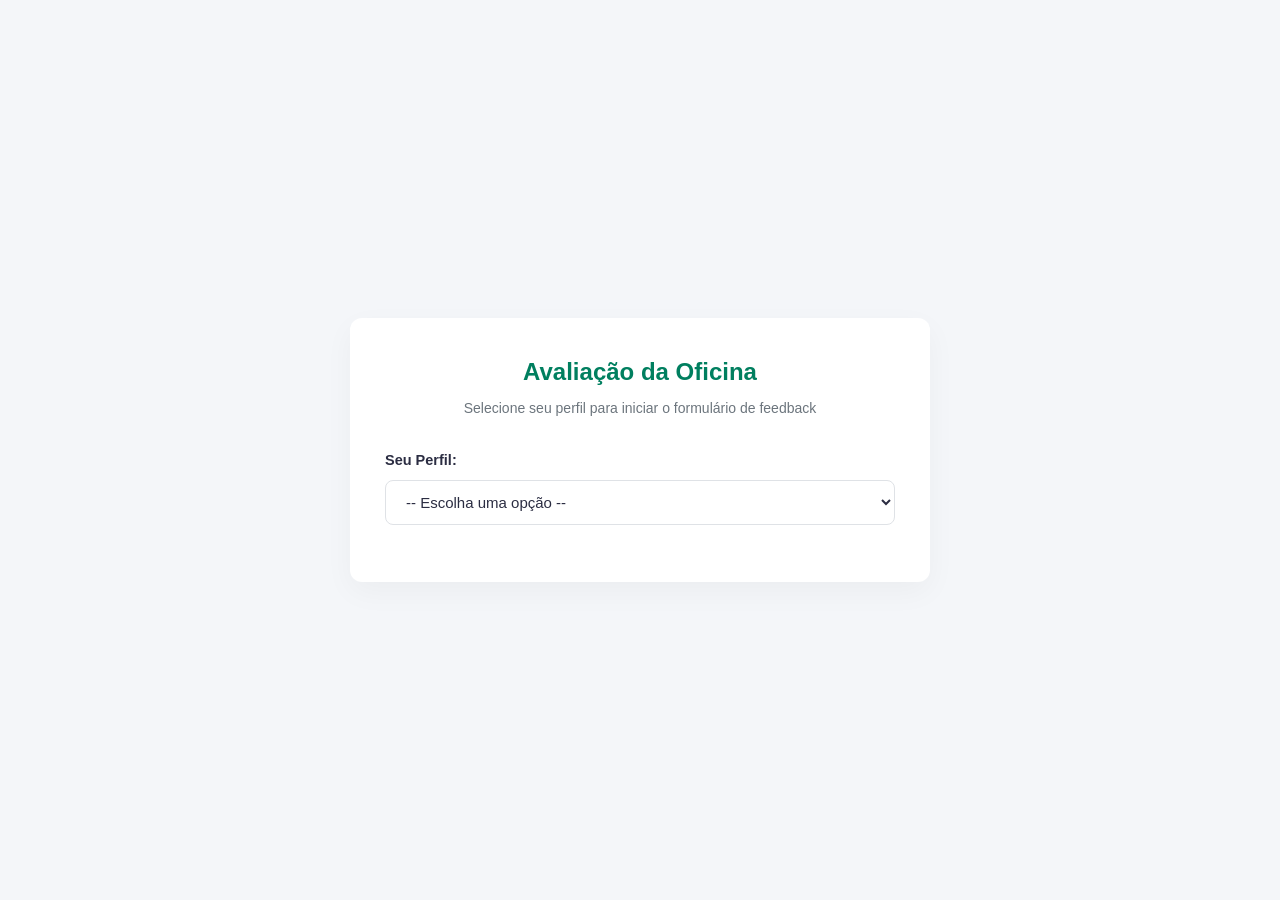
==== index.html @ 71095a76 "Initial commit" ====
<!DOCTYPE html>
<html lang="pt-BR">
<head>
    <meta charset="UTF-8">
    <meta name="viewport" content="width=device-width, initial-scale=1.0">
    <title>Avaliação de Oficinas - Vale</title>
    <link rel="stylesheet" href="style.css">
</head>
<body>
    <div class="container">
        <header>
            <h2>Avaliação da Oficina</h2>
            <p>Selecione seu perfil para iniciar o formulário de feedback</p>
        </header>
        
        <div class="form-group animate-fade">
            <label for="perfil">Seu Perfil:</label>
            <select id="perfil">
                <option value="" disabled selected>-- Escolha uma opção --</option>
                <option value="Professor">Professor</option>
                <option value="Aluno">Aluno</option>
            </select>
        </div>

        <form id="form-avaliacao" class="hidden">
            <div id="area-perguntas"></div>
            <button type="submit" id="btn-enviar">Enviar Respostas</button>
        </form>
        
        <div id="mensagem-sucesso" class="hidden text-center animate-fade">
            <div class="icon-success">✓</div>
            <h3>Obrigado!</h3>
            <p>Suas respostas foram gravadas com sucesso no sistema gerencial.</p>
            <button id="btn-reiniciar">Responder Novamente</button>
        </div>
    </div>
    <script src="script.js"></script>
</body>
</html>
---- style.css ----
:root {
    --primary-color: #007f5f;
    --primary-hover: #00644a;
    --bg-color: #f4f6f9;
    --card-bg: #ffffff;
    --text-color: #2b2d42;
    --text-muted: #6c757d;
    --border-color: #dfe2e6;
    --success-color: #2a9d8f;
    --focus-shadow: rgba(0, 127, 95, 0.15);
}

* {
    box-sizing: border-box;
    margin: 0;
    padding: 0;
}

body {
    font-family: 'Segoe UI', Tahoma, Geneva, Verdana, sans-serif;
    background-color: var(--bg-color);
    color: var(--text-color);
    line-height: 1.6;
    display: flex;
    justify-content: center;
    align-items: center;
    min-height: 100vh;
    padding: 20px;
}

.container {
    background: var(--card-bg);
    width: 100%;
    max-width: 580px;
    padding: 35px;
    border-radius: 12px;
    box-shadow: 0 10px 30px rgba(0, 0, 0, 0.04);
}

header {
    text-align: center;
    margin-bottom: 30px;
}

header h2 {
    color: var(--primary-color);
    font-size: 24px;
    font-weight: 700;
    margin-bottom: 6px;
}

header p {
    color: var(--text-muted);
    font-size: 14px;
}

.form-group {
    margin-bottom: 22px;
}

label {
    display: block;
    font-weight: 600;
    margin-bottom: 8px;
    font-size: 14.5px;
}

select, input[type="text"], textarea {
    width: 100%;
    padding: 12px 16px;
    border: 1px solid var(--border-color);
    border-radius: 8px;
    font-size: 15px;
    color: var(--text-color);
    background-color: #ffffff;
    transition: border-color 0.2s, box-shadow 0.2s;
}

select:focus, input[type="text"]:focus, textarea:focus {
    outline: none;
    border-color: var(--primary-color);
    box-shadow: 0 0 0 3px var(--focus-shadow);
}

textarea {
    resize: vertical;
    min-height: 110px;
}

button {
    width: 100%;
    padding: 14px;
    background-color: var(--primary-color);
    color: #ffffff;
    border: none;
    border-radius: 8px;
    font-size: 16px;
    font-weight: 600;
    cursor: pointer;
    transition: background-color 0.2s, transform 0.1s;
}

button:hover {
    background-color: var(--primary-hover);
}

button:active {
    transform: scale(0.99);
}

button:disabled {
    background-color: var(--text-muted);
    cursor: not-allowed;
}

.hidden {
    display: none !important;
}

.text-center {
    text-align: center;
}

.icon-success {
    font-size: 48px;
    color: var(--success-color);
    margin-bottom: 15px;
}

#mensagem-sucesso h3 {
    color: var(--text-color);
    font-size: 22px;
    margin-bottom: 8px;
}

#mensagem-sucesso p {
    color: var(--text-muted);
    margin-bottom: 25px;
}

#btn-reiniciar {
    background-color: #6c757d;
}
#btn-reiniciar:hover {
    background-color: #5a6268;
}

/* Animação Simples */
.animate-fade {
    animation: fadeIn 0.4s ease-in-out;
}

@keyframes fadeIn {
    from { opacity: 0; transform: translateY(8px); }
    to { opacity: 1; transform: translateY(0); }
}
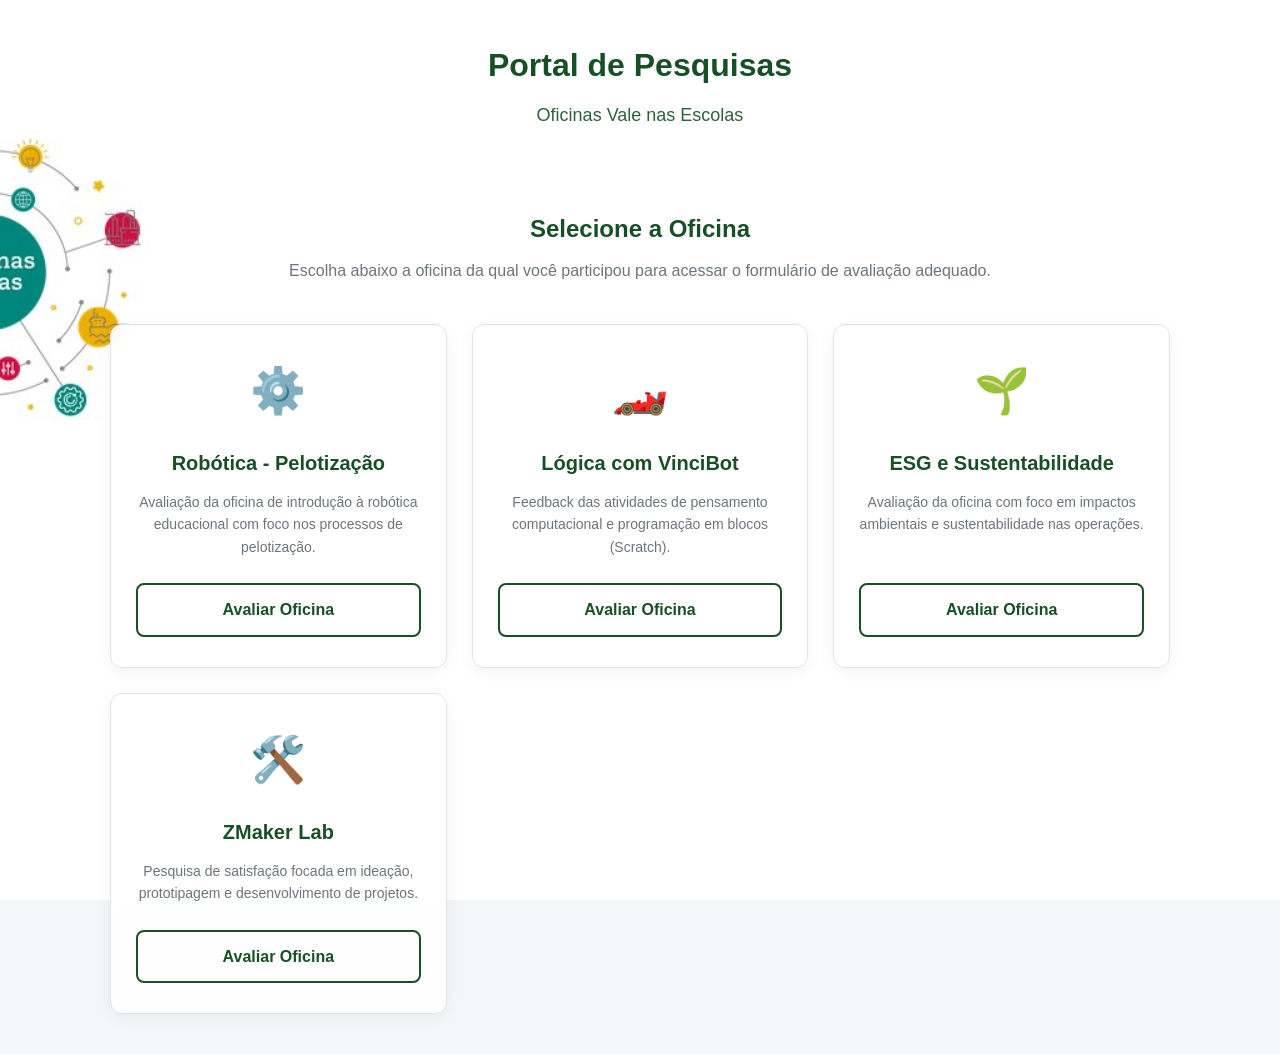
==== commit d9b5cd39: "implementação Implementação do site de pesquisas vale." ====
--- a/index.html
+++ b/index.html
@@ -3,37 +3,28 @@
 <head>
     <meta charset="UTF-8">
     <meta name="viewport" content="width=device-width, initial-scale=1.0">
-    <title>Avaliação de Oficinas - Vale</title>
+    <title>Portal de Pesquisas das Oficinas Vale nas Escolas</title>
     <link rel="stylesheet" href="style.css">
 </head>
 <body>
-    <div class="container">
-        <header>
-            <h2>Avaliação da Oficina</h2>
-            <p>Selecione seu perfil para iniciar o formulário de feedback</p>
-        </header>
-        
-        <div class="form-group animate-fade">
-            <label for="perfil">Seu Perfil:</label>
-            <select id="perfil">
-                <option value="" disabled selected>-- Escolha uma opção --</option>
-                <option value="Professor">Professor</option>
-                <option value="Aluno">Aluno</option>
-            </select>
+    <header class="portal-header">
+        <div class="header-content">
+            <h1>Portal de Pesquisas</h1>
+            <p>Oficinas Vale nas Escolas</p>
+        </div>
+    </header>
+
+    <main class="container">
+        <div class="portal-intro animate-fade">
+            <h2>Selecione a Oficina</h2>
+            <p>Escolha abaixo a oficina da qual você participou para acessar o formulário de avaliação adequado.</p>
         </div>
 
-        <form id="form-avaliacao" class="hidden">
-            <div id="area-perguntas"></div>
-            <button type="submit" id="btn-enviar">Enviar Respostas</button>
-        </form>
-        
-        <div id="mensagem-sucesso" class="hidden text-center animate-fade">
-            <div class="icon-success">✓</div>
-            <h3>Obrigado!</h3>
-            <p>Suas respostas foram gravadas com sucesso no sistema gerencial.</p>
-            <button id="btn-reiniciar">Responder Novamente</button>
+        <div id="cards-container" class="cards-grid">
+            <!-- Os cards serão gerados dinamicamente via JavaScript -->
         </div>
-    </div>
+    </main>
+
     <script src="script.js"></script>
 </body>
-</html>
+</html>
--- a/style.css
+++ b/style.css
@@ -1,13 +1,11 @@
 :root {
-    --primary-color: #007f5f;
+    --primary-color: #185026; /* Verde Vale */
     --primary-hover: #00644a;
     --bg-color: #f4f6f9;
     --card-bg: #ffffff;
     --text-color: #2b2d42;
     --text-muted: #6c757d;
     --border-color: #dfe2e6;
-    --success-color: #2a9d8f;
-    --focus-shadow: rgba(0, 127, 95, 0.15);
 }
 
 * {
@@ -19,53 +17,79 @@
 body {
     font-family: 'Segoe UI', Tahoma, Geneva, Verdana, sans-serif;
     background-color: var(--bg-color);
+    background-image: url('/imagens/fundo.jpg');
+    background-size: cover;          /* Faz a imagem cobrir toda a tela */
+    background-position: center;     /* Centraliza a imagem */
+    background-repeat: no-repeat;    /* Evita que a imagem se repita */
+    background-attachment: fixed;    /* Faz a imagem ficar parada ao rolar o scroll */
     color: var(--text-color);
     line-height: 1.6;
     display: flex;
-    justify-content: center;
+    flex-direction: column;
     align-items: center;
     min-height: 100vh;
-    padding: 20px;
-}
-
+}
+
+/* Cabeçalho do Portal */
+.portal-header {
+    background-color: transparent;
+    color: var(--primary-color);
+    width: 100%;
+    padding: 40px 20px;
+    text-align: center;
+    box-shadow: none;
+    margin-bottom: 40px;
+}
+
+.portal-header h1 {
+    color: var(--primary-color);
+    font-size: 32px;
+    font-weight: 700;
+    margin-bottom: 10px;
+}
+
+.portal-header p {
+    color: var(--primary-color);
+    font-size: 18px;
+    opacity: 0.9;
+    font-weight: 300;
+}
+
+/* Área Principal */
 .container {
-    background: var(--card-bg);
     width: 100%;
-    max-width: 580px;
-    padding: 35px;
-    border-radius: 12px;
-    box-shadow: 0 10px 30px rgba(0, 0, 0, 0.04);
-}
-
-header {
-    text-align: center;
+    max-width: 1100px;
+    padding: 0 20px 40px 20px;
+}
+
+.portal-intro {
+    text-align: center;
+    margin-bottom: 40px;
+}
+
+.portal-intro h2 {
+    color: var(--primary-color);
+    margin-bottom: 10px;
+    font-size: 24px;
+}
+
+.portal-intro p {
+    color: var(--text-muted);
+}
+
+/* Formulários e Inputs Gerais */
+.form-group {
     margin-bottom: 30px;
-}
-
-header h2 {
-    color: var(--primary-color);
-    font-size: 24px;
-    font-weight: 700;
-    margin-bottom: 6px;
-}
-
-header p {
-    color: var(--text-muted);
-    font-size: 14px;
-}
-
-.form-group {
-    margin-bottom: 22px;
 }
 
 label {
     display: block;
     font-weight: 600;
-    margin-bottom: 8px;
-    font-size: 14.5px;
-}
-
-select, input[type="text"], textarea {
+    margin-bottom: 12px;
+    font-size: 15px;
+}
+
+input[type="text"], textarea {
     width: 100%;
     padding: 12px 16px;
     border: 1px solid var(--border-color);
@@ -76,10 +100,10 @@
     transition: border-color 0.2s, box-shadow 0.2s;
 }
 
-select:focus, input[type="text"]:focus, textarea:focus {
+input[type="text"]:focus, textarea:focus {
     outline: none;
     border-color: var(--primary-color);
-    box-shadow: 0 0 0 3px var(--focus-shadow);
+    box-shadow: 0 0 0 3px rgba(0, 127, 95, 0.15);
 }
 
 textarea {
@@ -87,9 +111,134 @@
     min-height: 110px;
 }
 
+/* --- NOVOS ESTILOS PARA CAIXINHAS DE SELEÇÃO (RADIOS) --- */
+.radio-container {
+    display: flex;
+    flex-direction: column;
+    gap: 10px;
+}
+
+.radio-option {
+    display: flex;
+    align-items: center;
+    padding: 12px 16px;
+    border: 1px solid var(--border-color);
+    border-radius: 8px;
+    cursor: pointer;
+    background-color: #fff;
+    transition: all 0.2s ease;
+    font-weight: 400;
+    margin-bottom: 0;
+}
+
+.radio-option:hover {
+    border-color: var(--primary-color);
+    background-color: #f8fbf9;
+}
+
+.radio-option input[type="radio"] {
+    margin-right: 12px;
+    width: 18px;
+    height: 18px;
+    accent-color: var(--primary-color);
+    cursor: pointer;
+}
+
+/* --- NOVOS ESTILOS GRÁFICOS: ESCALA DE 1 A 10 --- */
+.escala-container {
+    display: flex;
+    flex-wrap: wrap;
+    gap: 8px;
+}
+
+.escala-option {
+    flex: 1 1 0;
+    min-width: 40px;
+    margin-bottom: 0;
+}
+
+.escala-option input[type="radio"] {
+    display: none; /* Esconde o radio button padrão */
+}
+
+.escala-option span {
+    display: flex;
+    justify-content: center;
+    align-items: center;
+    height: 50px;
+    border: 1px solid var(--border-color);
+    border-radius: 8px;
+    cursor: pointer;
+    font-weight: 600;
+    color: var(--text-muted);
+    background-color: #fff;
+    transition: all 0.2s ease;
+    font-size: 16px;
+}
+
+/* Efeito ao passar o mouse na escala */
+.escala-option:hover span {
+    border-color: var(--primary-color);
+    background-color: #e6f2ef;
+    color: var(--primary-color);
+}
+
+/* Efeito quando selecionado na escala */
+.escala-option input[type="radio"]:checked + span {
+    background-color: var(--primary-color);
+    color: white;
+    border-color: var(--primary-color);
+    box-shadow: 0 4px 10px rgba(0, 127, 95, 0.3);
+    transform: translateY(-3px);
+}
+
+/* --- ESTILOS DO SELETOR DE PERFIL INICIAL --- */
+.profile-selector {
+    background: #fff;
+    padding: 25px;
+    border-radius: 12px;
+    box-shadow: 0 4px 15px rgba(0,0,0,0.05);
+    margin-bottom: 40px;
+    border: 1px solid var(--border-color);
+}
+
+.profile-radio-group {
+    display: flex;
+    gap: 15px;
+}
+
+.profile-radio {
+    flex: 1;
+    display: flex;
+    align-items: center;
+    justify-content: center;
+    padding: 15px;
+    border: 2px solid var(--border-color);
+    border-radius: 8px;
+    cursor: pointer;
+    font-size: 16px;
+    font-weight: 600;
+    transition: all 0.2s ease;
+    color: var(--text-color);
+    margin-bottom: 0;
+}
+
+.profile-radio input[type="radio"] {
+    margin-right: 10px;
+    width: 20px;
+    height: 20px;
+    accent-color: var(--primary-color);
+}
+
+.profile-radio:hover {
+    border-color: var(--primary-color);
+    background-color: #f8fbf9;
+}
+
+/* --- OUTROS ESTILOS DE BOTÕES E GRID --- */
 button {
     width: 100%;
-    padding: 14px;
+    padding: 16px;
     background-color: var(--primary-color);
     color: #ffffff;
     border: none;
@@ -123,34 +272,142 @@
 
 .icon-success {
     font-size: 48px;
-    color: var(--success-color);
+    color: #2a9d8f;
     margin-bottom: 15px;
 }
 
-#mensagem-sucesso h3 {
+.cards-grid {
+    display: grid;
+    grid-template-columns: repeat(auto-fit, minmax(280px, 1fr));
+    gap: 25px;
+}
+
+.card {
+    background: var(--card-bg);
+    border-radius: 12px;
+    padding: 30px 25px;
+    box-shadow: 0 4px 15px rgba(0, 0, 0, 0.05);
+    transition: transform 0.3s ease, box-shadow 0.3s ease, border-color 0.3s ease;
+    cursor: pointer;
+    border: 1px solid var(--border-color);
+    display: flex;
+    flex-direction: column;
+    justify-content: space-between;
+    height: 100%;
+    background: rgba(255, 255, 255, 0.9); /* O 0.9 deixa 10% transparente */
+    backdrop-filter: blur(5px); /* Opcional: cria um efeito de vidro fosco */
+}
+
+.card:hover {
+    transform: translateY(-8px);
+    box-shadow: 0 12px 25px rgba(0, 127, 95, 0.15);
+    border-color: var(--primary-color);
+}
+
+.card-icon {
+    font-size: 45px;
+    margin-bottom: 20px;
+    text-align: center;
+}
+
+.card-title {
+    font-size: 20px;
+    color: var(--primary-color);
+    margin-bottom: 12px;
+    font-weight: bold;
+    text-align: center;
+}
+
+.card-desc {
+    color: var(--text-muted);
+    font-size: 14px;
+    margin-bottom: 25px;
+    flex-grow: 1;
+    text-align: center;
+}
+
+.card-btn {
+    background: transparent;
+    color: var(--primary-color);
+    border: 2px solid var(--primary-color);
+    padding: 12px;
+    text-align: center;
+    border-radius: 8px;
+    font-weight: 600;
+    transition: all 0.2s ease;
+}
+
+.card:hover .card-btn {
+    background: var(--primary-color);
+    color: white;
+}
+
+.animate-fade {
+    animation: fadeIn 0.5s ease-in-out;
+}
+
+@keyframes fadeIn {
+    from { opacity: 0; transform: translateY(15px); }
+    to { opacity: 1; transform: translateY(0); }
+}
+
+.nav-back {
+    margin-bottom: 20px;
+}
+
+.btn-voltar {
+    color: var(--primary-color);
+    text-decoration: none;
+    font-weight: 600;
+    display: inline-block;
+    transition: transform 0.2s;
+}
+
+.btn-voltar:hover {
+    transform: translateX(-5px);
+}
+
+.info-text {
+    background-color: #e9ecef;
+    padding: 15px;
+    border-radius: 8px;
+    border-left: 4px solid var(--primary-color);
+    font-size: 15px;
+    margin-bottom: 20px;
     color: var(--text-color);
-    font-size: 22px;
-    margin-bottom: 8px;
-}
-
-#mensagem-sucesso p {
-    color: var(--text-muted);
-    margin-bottom: 25px;
-}
-
-#btn-reiniciar {
-    background-color: #6c757d;
-}
-#btn-reiniciar:hover {
-    background-color: #5a6268;
-}
-
-/* Animação Simples */
-.animate-fade {
-    animation: fadeIn 0.4s ease-in-out;
-}
-
-@keyframes fadeIn {
-    from { opacity: 0; transform: translateY(8px); }
-    to { opacity: 1; transform: translateY(0); }
-}
+    font-weight: 500;
+}
+
+/* --- ATUALIZAÇÃO DA VALIDAÇÃO DE ERROS --- */
+.error-highlight {
+    border-left: 4px solid #d90429;
+    background-color: #fff0f3;
+    padding: 20px;
+    border-radius: 8px;
+    transition: all 0.3s ease;
+}
+
+.error-highlight label {
+    color: #d90429;
+}
+
+.error-highlight .radio-option,
+.error-highlight .escala-option span {
+    border-color: #d90429;
+    background-color: #fff; /* Mantém fundo branco para contraste */
+}
+
+.error-highlight textarea {
+    border-color: #d90429;
+}
+
+.error-message {
+    background-color: #d90429;
+    color: white;
+    padding: 12px;
+    border-radius: 8px;
+    text-align: center;
+    font-weight: bold;
+    margin-bottom: 20px;
+    animation: fadeIn 0.3s ease-in-out;
+}
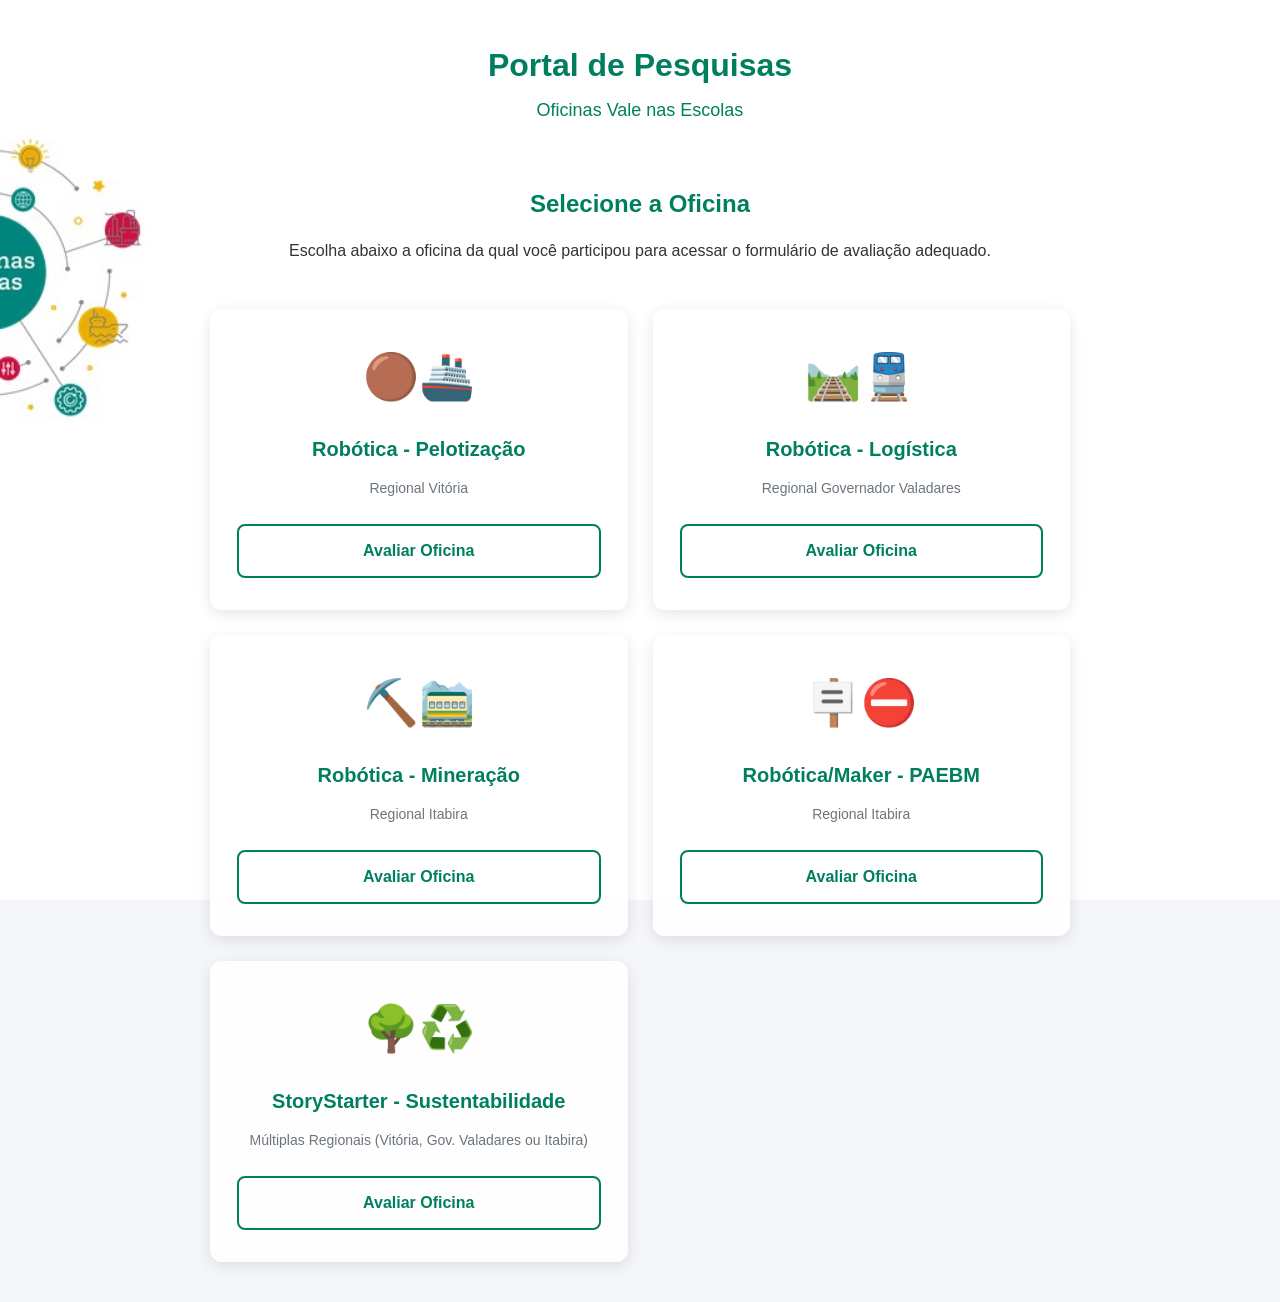
==== commit 9f843f95: "Lançamento Oficinal Lançamento oficial de todas as pesquisas das oficinas da vale,." ====
--- a/index.html
+++ b/index.html
@@ -21,8 +21,7 @@
         </div>
 
         <div id="cards-container" class="cards-grid">
-            <!-- Os cards serão gerados dinamicamente via JavaScript -->
-        </div>
+            </div>
     </main>
 
     <script src="script.js"></script>
--- a/style.css
+++ b/style.css
@@ -1,5 +1,5 @@
 :root {
-    --primary-color: #185026; /* Verde Vale */
+    --primary-color: #007f5f; 
     --primary-hover: #00644a;
     --bg-color: #f4f6f9;
     --card-bg: #ffffff;
@@ -8,20 +8,19 @@
     --border-color: #dfe2e6;
 }
 
-* {
-    box-sizing: border-box;
-    margin: 0;
-    padding: 0;
-}
+* { box-sizing: border-box; margin: 0; padding: 0; }
 
 body {
     font-family: 'Segoe UI', Tahoma, Geneva, Verdana, sans-serif;
     background-color: var(--bg-color);
-    background-image: url('/imagens/fundo.jpg');
-    background-size: cover;          /* Faz a imagem cobrir toda a tela */
-    background-position: center;     /* Centraliza a imagem */
-    background-repeat: no-repeat;    /* Evita que a imagem se repita */
-    background-attachment: fixed;    /* Faz a imagem ficar parada ao rolar o scroll */
+    
+    /* Configuração da Imagem de Fundo */
+    background-image: url('imagens/fundo.jpg');
+    background-size: cover;          
+    background-position: center;     
+    background-repeat: no-repeat;    
+    background-attachment: fixed;    
+    
     color: var(--text-color);
     line-height: 1.6;
     display: flex;
@@ -30,252 +29,42 @@
     min-height: 100vh;
 }
 
-/* Cabeçalho do Portal */
+/* Cabeçalho do Portal (Transparente com texto Verde) */
 .portal-header {
     background-color: transparent;
-    color: var(--primary-color);
     width: 100%;
     padding: 40px 20px;
     text-align: center;
-    box-shadow: none;
-    margin-bottom: 40px;
+    margin-bottom: 20px;
 }
 
 .portal-header h1 {
     color: var(--primary-color);
     font-size: 32px;
     font-weight: 700;
-    margin-bottom: 10px;
+    margin-bottom: 5px;
+    text-shadow: 0px 0px 5px rgba(255, 255, 255, 0.5); /* Melhora a leitura sobre imagens */
 }
 
 .portal-header p {
     color: var(--primary-color);
     font-size: 18px;
-    opacity: 0.9;
-    font-weight: 300;
+    font-weight: 500;
+    text-shadow: 0px 0px 5px rgba(255, 255, 255, 0.5);
 }
 
 /* Área Principal */
 .container {
     width: 100%;
-    max-width: 1100px;
+    max-width: 900px; /* Um pouco mais estreito para o formulário ficar mais elegante */
     padding: 0 20px 40px 20px;
 }
 
-.portal-intro {
-    text-align: center;
-    margin-bottom: 40px;
-}
-
-.portal-intro h2 {
-    color: var(--primary-color);
-    margin-bottom: 10px;
-    font-size: 24px;
-}
-
-.portal-intro p {
-    color: var(--text-muted);
-}
-
-/* Formulários e Inputs Gerais */
-.form-group {
-    margin-bottom: 30px;
-}
-
-label {
-    display: block;
-    font-weight: 600;
-    margin-bottom: 12px;
-    font-size: 15px;
-}
-
-input[type="text"], textarea {
-    width: 100%;
-    padding: 12px 16px;
-    border: 1px solid var(--border-color);
-    border-radius: 8px;
-    font-size: 15px;
-    color: var(--text-color);
-    background-color: #ffffff;
-    transition: border-color 0.2s, box-shadow 0.2s;
-}
-
-input[type="text"]:focus, textarea:focus {
-    outline: none;
-    border-color: var(--primary-color);
-    box-shadow: 0 0 0 3px rgba(0, 127, 95, 0.15);
-}
-
-textarea {
-    resize: vertical;
-    min-height: 110px;
-}
-
-/* --- NOVOS ESTILOS PARA CAIXINHAS DE SELEÇÃO (RADIOS) --- */
-.radio-container {
-    display: flex;
-    flex-direction: column;
-    gap: 10px;
-}
-
-.radio-option {
-    display: flex;
-    align-items: center;
-    padding: 12px 16px;
-    border: 1px solid var(--border-color);
-    border-radius: 8px;
-    cursor: pointer;
-    background-color: #fff;
-    transition: all 0.2s ease;
-    font-weight: 400;
-    margin-bottom: 0;
-}
-
-.radio-option:hover {
-    border-color: var(--primary-color);
-    background-color: #f8fbf9;
-}
-
-.radio-option input[type="radio"] {
-    margin-right: 12px;
-    width: 18px;
-    height: 18px;
-    accent-color: var(--primary-color);
-    cursor: pointer;
-}
-
-/* --- NOVOS ESTILOS GRÁFICOS: ESCALA DE 1 A 10 --- */
-.escala-container {
-    display: flex;
-    flex-wrap: wrap;
-    gap: 8px;
-}
-
-.escala-option {
-    flex: 1 1 0;
-    min-width: 40px;
-    margin-bottom: 0;
-}
-
-.escala-option input[type="radio"] {
-    display: none; /* Esconde o radio button padrão */
-}
-
-.escala-option span {
-    display: flex;
-    justify-content: center;
-    align-items: center;
-    height: 50px;
-    border: 1px solid var(--border-color);
-    border-radius: 8px;
-    cursor: pointer;
-    font-weight: 600;
-    color: var(--text-muted);
-    background-color: #fff;
-    transition: all 0.2s ease;
-    font-size: 16px;
-}
-
-/* Efeito ao passar o mouse na escala */
-.escala-option:hover span {
-    border-color: var(--primary-color);
-    background-color: #e6f2ef;
-    color: var(--primary-color);
-}
-
-/* Efeito quando selecionado na escala */
-.escala-option input[type="radio"]:checked + span {
-    background-color: var(--primary-color);
-    color: white;
-    border-color: var(--primary-color);
-    box-shadow: 0 4px 10px rgba(0, 127, 95, 0.3);
-    transform: translateY(-3px);
-}
-
-/* --- ESTILOS DO SELETOR DE PERFIL INICIAL --- */
-.profile-selector {
-    background: #fff;
-    padding: 25px;
-    border-radius: 12px;
-    box-shadow: 0 4px 15px rgba(0,0,0,0.05);
-    margin-bottom: 40px;
-    border: 1px solid var(--border-color);
-}
-
-.profile-radio-group {
-    display: flex;
-    gap: 15px;
-}
-
-.profile-radio {
-    flex: 1;
-    display: flex;
-    align-items: center;
-    justify-content: center;
-    padding: 15px;
-    border: 2px solid var(--border-color);
-    border-radius: 8px;
-    cursor: pointer;
-    font-size: 16px;
-    font-weight: 600;
-    transition: all 0.2s ease;
-    color: var(--text-color);
-    margin-bottom: 0;
-}
-
-.profile-radio input[type="radio"] {
-    margin-right: 10px;
-    width: 20px;
-    height: 20px;
-    accent-color: var(--primary-color);
-}
-
-.profile-radio:hover {
-    border-color: var(--primary-color);
-    background-color: #f8fbf9;
-}
-
-/* --- OUTROS ESTILOS DE BOTÕES E GRID --- */
-button {
-    width: 100%;
-    padding: 16px;
-    background-color: var(--primary-color);
-    color: #ffffff;
-    border: none;
-    border-radius: 8px;
-    font-size: 16px;
-    font-weight: 600;
-    cursor: pointer;
-    transition: background-color 0.2s, transform 0.1s;
-}
-
-button:hover {
-    background-color: var(--primary-hover);
-}
-
-button:active {
-    transform: scale(0.99);
-}
-
-button:disabled {
-    background-color: var(--text-muted);
-    cursor: not-allowed;
-}
-
-.hidden {
-    display: none !important;
-}
-
-.text-center {
-    text-align: center;
-}
-
-.icon-success {
-    font-size: 48px;
-    color: #2a9d8f;
-    margin-bottom: 15px;
-}
-
+.portal-intro { text-align: center; margin-bottom: 40px; }
+.portal-intro h2 { color: var(--primary-color); margin-bottom: 10px; font-size: 24px; text-shadow: 0px 0px 5px rgba(255,255,255,0.8); }
+.portal-intro p { color: #333; font-weight: 500; background: rgba(255,255,255,0.7); display: inline-block; padding: 5px 15px; border-radius: 20px; }
+
+/* Grid de Cards */
 .cards-grid {
     display: grid;
     grid-template-columns: repeat(auto-fit, minmax(280px, 1fr));
@@ -283,131 +72,155 @@
 }
 
 .card {
-    background: var(--card-bg);
+    background: rgba(255, 255, 255, 0.95); /* Leve transparência */
     border-radius: 12px;
     padding: 30px 25px;
-    box-shadow: 0 4px 15px rgba(0, 0, 0, 0.05);
-    transition: transform 0.3s ease, box-shadow 0.3s ease, border-color 0.3s ease;
+    box-shadow: 0 4px 15px rgba(0, 0, 0, 0.1);
+    transition: transform 0.3s ease, border-color 0.3s ease;
     cursor: pointer;
-    border: 1px solid var(--border-color);
+    border: 2px solid transparent;
     display: flex;
     flex-direction: column;
     justify-content: space-between;
     height: 100%;
-    background: rgba(255, 255, 255, 0.9); /* O 0.9 deixa 10% transparente */
-    backdrop-filter: blur(5px); /* Opcional: cria um efeito de vidro fosco */
-}
-
-.card:hover {
-    transform: translateY(-8px);
-    box-shadow: 0 12px 25px rgba(0, 127, 95, 0.15);
-    border-color: var(--primary-color);
-}
-
-.card-icon {
-    font-size: 45px;
-    margin-bottom: 20px;
-    text-align: center;
-}
-
-.card-title {
-    font-size: 20px;
-    color: var(--primary-color);
-    margin-bottom: 12px;
-    font-weight: bold;
-    text-align: center;
-}
-
-.card-desc {
-    color: var(--text-muted);
-    font-size: 14px;
-    margin-bottom: 25px;
-    flex-grow: 1;
-    text-align: center;
-}
-
+}
+.card:hover { transform: translateY(-8px); border-color: var(--primary-color); }
+.card-icon { font-size: 45px; margin-bottom: 20px; text-align: center; }
+.card-title { font-size: 20px; color: var(--primary-color); margin-bottom: 12px; font-weight: bold; text-align: center; }
+.card-desc { color: var(--text-muted); font-size: 14px; margin-bottom: 25px; flex-grow: 1; text-align: center; }
 .card-btn {
-    background: transparent;
-    color: var(--primary-color);
-    border: 2px solid var(--primary-color);
-    padding: 12px;
-    text-align: center;
-    border-radius: 8px;
-    font-weight: 600;
+    background: transparent; color: var(--primary-color); border: 2px solid var(--primary-color);
+    padding: 12px; text-align: center; border-radius: 8px; font-weight: 600; transition: all 0.2s ease;
+}
+.card:hover .card-btn { background: var(--primary-color); color: white; }
+
+/* Botão Voltar */
+.nav-back { margin-bottom: 20px; }
+.btn-voltar {
+    color: var(--primary-color); text-decoration: none; font-weight: 600;
+    display: inline-block; transition: transform 0.2s;
+    background: rgba(255,255,255,0.8); padding: 8px 15px; border-radius: 20px;
+}
+.btn-voltar:hover { transform: translateX(-5px); }
+
+/* Seletor de Perfil Inicial */
+.profile-selector {
+    background: rgba(255, 255, 255, 0.95); padding: 25px; border-radius: 12px;
+    box-shadow: 0 4px 15px rgba(0,0,0,0.05); margin-bottom: 40px; border: 1px solid var(--border-color);
+}
+.profile-radio-group { display: flex; gap: 15px; }
+.profile-radio {
+    flex: 1; display: flex; align-items: center; justify-content: center;
+    padding: 15px; border: 2px solid var(--border-color); border-radius: 8px;
+    cursor: pointer; font-size: 16px; font-weight: 600; transition: all 0.2s ease;
+    color: var(--text-color); margin-bottom: 0; background: #fff;
+}
+.profile-radio input[type="radio"] { margin-right: 10px; width: 20px; height: 20px; accent-color: var(--primary-color); }
+.profile-radio:hover { border-color: var(--primary-color); background-color: #f8fbf9; }
+
+/* Formulário e Perguntas */
+#form-avaliacao {
+    background: rgba(255, 255, 255, 0.95);
+    padding: 30px;
+    border-radius: 12px;
+    box-shadow: 0 4px 15px rgba(0,0,0,0.1);
+}
+.form-group { margin-bottom: 35px; }
+label { display: block; font-weight: 600; margin-bottom: 12px; font-size: 15px; }
+textarea {
+    width: 100%; padding: 12px 16px; border: 1px solid var(--border-color);
+    border-radius: 8px; font-size: 15px; color: var(--text-color); background-color: #ffffff;
+    transition: border-color 0.2s; resize: vertical; min-height: 110px;
+}
+textarea:focus { outline: none; border-color: var(--primary-color); }
+
+/* Caixinhas de Seleção (Radio Padrão) */
+.radio-container { display: flex; flex-direction: column; gap: 10px; }
+.radio-option {
+    display: flex; align-items: center; padding: 12px 16px; border: 1px solid var(--border-color);
+    border-radius: 8px; cursor: pointer; background-color: #fff; transition: all 0.2s ease;
+    font-weight: 400; margin-bottom: 0;
+}
+.radio-option:hover { border-color: var(--primary-color); background-color: #f8fbf9; }
+.radio-option input[type="radio"] { margin-right: 12px; width: 18px; height: 18px; accent-color: var(--primary-color); }
+
+/* Escala Gráfica 1 a 10 */
+.escala-container { display: flex; flex-wrap: wrap; gap: 8px; }
+.escala-option { flex: 1 1 0; min-width: 40px; margin-bottom: 0; }
+.escala-option input[type="radio"] { display: none; }
+.escala-option span {
+    display: flex; justify-content: center; align-items: center; height: 50px;
+    border: 1px solid var(--border-color); border-radius: 8px; cursor: pointer;
+    font-weight: 600; color: var(--text-muted); background-color: #fff;
+    transition: all 0.2s ease; font-size: 16px;
+}
+.escala-option:hover span { border-color: var(--primary-color); background-color: #e6f2ef; color: var(--primary-color); }
+.escala-option input[type="radio"]:checked + span {
+    background-color: var(--primary-color); color: white; border-color: var(--primary-color);
+    box-shadow: 0 4px 10px rgba(0, 127, 95, 0.3); transform: translateY(-3px);
+}
+
+/* Informações e Erros */
+.info-text {
+    background-color: #e9ecef; padding: 15px; border-radius: 8px;
+    border-left: 4px solid var(--primary-color); font-size: 15px; margin-bottom: 20px; font-weight: 500;
+}
+.error-highlight { border-left: 4px solid #d90429; background-color: #fff0f3; padding: 20px; border-radius: 8px; }
+.error-highlight label { color: #d90429; }
+.error-highlight .radio-option, .error-highlight .escala-option span { border-color: #d90429; background-color: #fff; }
+.error-message { background-color: #d90429; color: white; padding: 12px; border-radius: 8px; text-align: center; font-weight: bold; margin-bottom: 20px; }
+
+/* Botões Gerais */
+button[type="submit"] {
+    width: 100%; padding: 16px; background-color: var(--primary-color); color: #ffffff;
+    border: none; border-radius: 8px; font-size: 16px; font-weight: 600; cursor: pointer; transition: 0.2s;
+}
+button[type="submit"]:hover { background-color: var(--primary-hover); }
+button:disabled { background-color: var(--text-muted); cursor: not-allowed; }
+
+.hidden { display: none !important; }
+.text-center { text-align: center; }
+.icon-success { font-size: 48px; color: #2a9d8f; margin-bottom: 15px; }
+
+#mensagem-sucesso { background: rgba(255,255,255,0.95); padding: 40px; border-radius: 12px; box-shadow: 0 4px 15px rgba(0,0,0,0.1); }
+#mensagem-sucesso h3 { color: var(--text-color); margin-bottom: 10px; }
+#mensagem-sucesso p { color: var(--text-muted); margin-bottom: 20px; }
+
+.animate-fade { animation: fadeIn 0.5s ease-in-out; }
+@keyframes fadeIn { from { opacity: 0; transform: translateY(15px); } to { opacity: 1; transform: translateY(0); } }
+
+/* --- ESTILOS PARA CAIXINHAS DE MÚLTIPLA ESCOLHA (CHECKBOX) --- */
+.checkbox-container { 
+    display: flex; 
+    flex-direction: column; 
+    gap: 10px; 
+}
+.checkbox-option {
+    display: flex; 
+    align-items: center; 
+    padding: 12px 16px; 
+    border: 1px solid var(--border-color);
+    border-radius: 8px; 
+    cursor: pointer; 
+    background-color: #fff; 
     transition: all 0.2s ease;
-}
-
-.card:hover .card-btn {
-    background: var(--primary-color);
-    color: white;
-}
-
-.animate-fade {
-    animation: fadeIn 0.5s ease-in-out;
-}
-
-@keyframes fadeIn {
-    from { opacity: 0; transform: translateY(15px); }
-    to { opacity: 1; transform: translateY(0); }
-}
-
-.nav-back {
-    margin-bottom: 20px;
-}
-
-.btn-voltar {
-    color: var(--primary-color);
-    text-decoration: none;
-    font-weight: 600;
-    display: inline-block;
-    transition: transform 0.2s;
-}
-
-.btn-voltar:hover {
-    transform: translateX(-5px);
-}
-
-.info-text {
-    background-color: #e9ecef;
-    padding: 15px;
-    border-radius: 8px;
-    border-left: 4px solid var(--primary-color);
-    font-size: 15px;
-    margin-bottom: 20px;
-    color: var(--text-color);
-    font-weight: 500;
-}
-
-/* --- ATUALIZAÇÃO DA VALIDAÇÃO DE ERROS --- */
-.error-highlight {
-    border-left: 4px solid #d90429;
-    background-color: #fff0f3;
-    padding: 20px;
-    border-radius: 8px;
-    transition: all 0.3s ease;
-}
-
-.error-highlight label {
-    color: #d90429;
-}
-
-.error-highlight .radio-option,
-.error-highlight .escala-option span {
-    border-color: #d90429;
-    background-color: #fff; /* Mantém fundo branco para contraste */
-}
-
-.error-highlight textarea {
-    border-color: #d90429;
-}
-
-.error-message {
-    background-color: #d90429;
-    color: white;
-    padding: 12px;
-    border-radius: 8px;
-    text-align: center;
-    font-weight: bold;
-    margin-bottom: 20px;
-    animation: fadeIn 0.3s ease-in-out;
+    font-weight: 400; 
+    margin-bottom: 0;
+}
+.checkbox-option:hover { 
+    border-color: var(--primary-color); 
+    background-color: #f8fbf9; 
+}
+.checkbox-option input[type="checkbox"] { 
+    margin-right: 12px; 
+    width: 18px; 
+    height: 18px; 
+    accent-color: var(--primary-color);
+    cursor: pointer;
+}
+
+/* Tratamento de erro para os checkboxes */
+.error-highlight .checkbox-option { 
+    border-color: #d90429; 
+    background-color: #fff; 
 }
